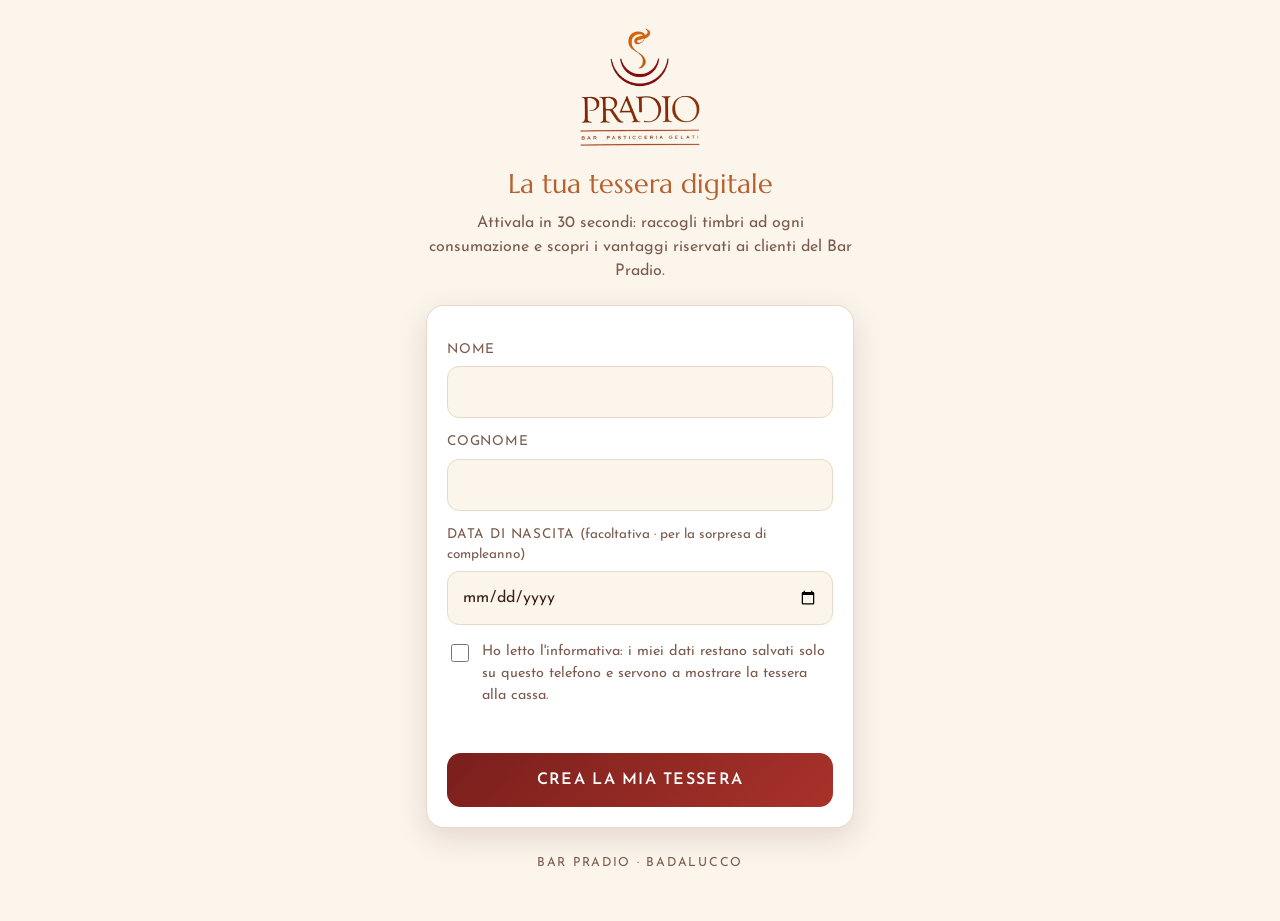
==== bar-pradio-tessera/index.html @ d5746cbe "Aggiunge tessera fedeltà digitale per Bar Pradio Co-Authored-By: Claude Opus 5.5 <noreply@anthropic." ====
<!doctype html>
<html lang="it">
<head>
<meta charset="utf-8">
<meta name="viewport" content="width=device-width, initial-scale=1, viewport-fit=cover">
<title>Tessera Bar Pradio</title>
<meta name="description" content="La tessera fedeltà digitale del Bar Pradio di Badalucco: bar, pasticceria, gelati.">
<meta name="theme-color" content="#7a1f1c">
<link rel="manifest" href="manifest.webmanifest">
<link rel="icon" type="image/png" href="icons/icon-192.png">
<link rel="apple-touch-icon" href="icons/apple-touch-icon.png">
<meta name="apple-mobile-web-app-capable" content="yes">
<meta name="apple-mobile-web-app-status-bar-style" content="default">
<meta name="apple-mobile-web-app-title" content="Bar Pradio">
<link rel="preconnect" href="https://fonts.googleapis.com">
<link rel="preconnect" href="https://fonts.gstatic.com" crossorigin>
<link href="https://fonts.googleapis.com/css2?family=Marcellus&family=Josefin+Sans:wght@300;400;600&display=swap" rel="stylesheet">
<style>
  :root {
    --bg: #fbf5ec;
    --surface: #ffffff;
    --ink: #3b2219;
    --ink-soft: #7a5b4d;
    --line: #e8d9c6;
    --brand: #7a1f1c;      /* rosso scuro degli archi */
    --brand-2: #a8322a;
    --accent: #e8892b;     /* arancio del vapore */
    --accent-soft: #fbe3c8;
    --gold: #b5622f;       /* marrone/rame della scritta */
    --shadow: 0 10px 30px rgba(90, 30, 20, .14);
  }
  @media (prefers-color-scheme: dark) {
    :root:not([data-theme="light"]) {
      --bg: #1c1310;
      --surface: #281b16;
      --ink: #f6e9dc;
      --ink-soft: #c9ab98;
      --line: #3e2b23;
      --accent-soft: #4a2e1a;
      --shadow: 0 10px 30px rgba(0, 0, 0, .45);
    }
  }
  :root[data-theme="dark"] {
    --bg: #1c1310; --surface: #281b16; --ink: #f6e9dc; --ink-soft: #c9ab98;
    --line: #3e2b23; --accent-soft: #4a2e1a; --shadow: 0 10px 30px rgba(0,0,0,.45);
  }

  * { box-sizing: border-box; }
  html, body { margin: 0; }
  body {
    background: var(--bg);
    color: var(--ink);
    font-family: "Josefin Sans", system-ui, sans-serif;
    font-size: 16px;
    line-height: 1.5;
    -webkit-font-smoothing: antialiased;
    padding: env(safe-area-inset-top) 0 env(safe-area-inset-bottom);
  }
  .wrap { max-width: 460px; margin: 0 auto; padding: 20px 16px 48px; }

  header.top { text-align: center; padding: 8px 0 18px; }
  header.top img { width: 120px; height: auto; display: block; margin: 0 auto; }
  @media (prefers-color-scheme: dark) {
    :root:not([data-theme="light"]) header.top img { background: #fbf5ec; border-radius: 18px; padding: 10px; }
  }
  :root[data-theme="dark"] header.top img { background: #fbf5ec; border-radius: 18px; padding: 10px; }

  h1, h2, .serif { font-family: "Marcellus", Georgia, serif; font-weight: 400; }
  h1 { font-size: 1.7rem; margin: 0 0 6px; color: var(--gold); text-align: center; }
  h2 { font-size: 1.25rem; margin: 0 0 12px; color: var(--gold); }
  .lead { text-align: center; color: var(--ink-soft); margin: 0 0 22px; }

  .panel {
    background: var(--surface);
    border: 1px solid var(--line);
    border-radius: 18px;
    padding: 20px;
    margin-top: 18px;
    box-shadow: var(--shadow);
  }

  /* ---------- Form ---------- */
  label { display: block; font-size: .85rem; letter-spacing: .06em; text-transform: uppercase; color: var(--ink-soft); margin: 14px 0 6px; }
  input[type=text], input[type=tel], input[type=password], input[type=date] {
    width: 100%; font: inherit; font-size: 1rem; color: var(--ink);
    background: var(--bg); border: 1px solid var(--line); border-radius: 12px;
    padding: 13px 14px; outline: none;
  }
  input:focus { border-color: var(--accent); box-shadow: 0 0 0 3px color-mix(in srgb, var(--accent) 25%, transparent); }
  .check { display: flex; gap: 10px; align-items: flex-start; margin-top: 16px; font-size: .9rem; color: var(--ink-soft); text-transform: none; letter-spacing: 0; }
  .check input { margin-top: 3px; accent-color: var(--brand); width: 18px; height: 18px; flex: none; }

  .btn {
    display: inline-flex; align-items: center; justify-content: center; gap: 8px;
    width: 100%; font: inherit; font-weight: 600; font-size: 1rem; letter-spacing: .08em; text-transform: uppercase;
    border: 0; border-radius: 14px; padding: 15px 18px; cursor: pointer;
    background: linear-gradient(135deg, var(--brand), var(--brand-2)); color: #fff;
    margin-top: 20px; transition: transform .1s ease, opacity .2s;
  }
  .btn:active { transform: scale(.98); }
  .btn.ghost { background: transparent; color: var(--brand-2); border: 1px solid var(--line); }
  .btn.accent { background: linear-gradient(135deg, var(--accent), #d36a1c); }
  .btn.small { width: auto; padding: 10px 14px; font-size: .8rem; margin: 0; }
  .err { color: #c0392b; font-size: .9rem; margin-top: 10px; min-height: 1.2em; }

  /* ---------- Tessera ---------- */
  .card {
    position: relative; overflow: hidden;
    aspect-ratio: 1.586 / 1;
    border-radius: 20px; padding: 20px 22px;
    color: #fff;
    background:
      radial-gradient(120% 90% at 100% 0%, rgba(232,137,43,.55) 0%, rgba(232,137,43,0) 55%),
      linear-gradient(140deg, #5e1513 0%, #7a1f1c 45%, #a8322a 100%);
    box-shadow: 0 18px 40px rgba(94, 21, 19, .38);
    display: flex; flex-direction: column; justify-content: space-between;
  }
  .card::before, .card::after {         /* archi che richiamano la tazzina del logo */
    content: ""; position: absolute; border-radius: 50%;
    border: 2px solid rgba(255,255,255,.12); border-top-color: transparent;
    left: 50%; transform: translateX(-50%);
  }
  .card::before { width: 140%; aspect-ratio: 1; bottom: -112%; }
  .card::after  { width: 110%; aspect-ratio: 1; bottom: -92%; border-color: rgba(232,137,43,.28); border-top-color: transparent; }
  .card .row { display: flex; justify-content: space-between; align-items: flex-start; position: relative; z-index: 1; }
  .card .brand { font-family: "Marcellus", serif; font-size: 1.7rem; letter-spacing: .08em; line-height: 1; }
  .card .brand small { display: block; font-family: "Josefin Sans", sans-serif; font-size: .56rem; letter-spacing: .18em; margin-top: 6px; opacity: .85; white-space: nowrap; }
  .card .tag { font-size: .62rem; letter-spacing: .22em; text-transform: uppercase; background: rgba(255,255,255,.14); padding: 5px 9px; border-radius: 999px; white-space: nowrap; }
  .card .name { font-family: "Marcellus", serif; font-size: 1.35rem; letter-spacing: .04em; line-height: 1.15; word-break: break-word; }
  .card .meta { display: flex; justify-content: space-between; align-items: flex-end; gap: 12px; position: relative; z-index: 1; }
  .card .meta span { display: block; font-size: .58rem; letter-spacing: .2em; text-transform: uppercase; opacity: .7; }
  .card .meta b { font-weight: 600; font-size: .95rem; letter-spacing: .1em; font-variant-numeric: tabular-nums; }
  .card .steam { position: absolute; right: 18px; bottom: 50%; width: 46px; opacity: .22; z-index: 0; }

  .qr-box { text-align: center; }
  .qr {
    display: inline-block; background: #fff; padding: 14px; border-radius: 16px;
    border: 1px solid var(--line); line-height: 0;
  }
  .qr svg { width: 210px; height: 210px; display: block; }
  .qr-hint { color: var(--ink-soft); font-size: .9rem; margin: 12px 0 0; }
  .code-txt { font-weight: 600; letter-spacing: .18em; font-size: 1.05rem; margin-top: 4px; color: var(--ink); }

  /* ---------- Timbri ---------- */
  .stamps { display: grid; grid-template-columns: repeat(5, 1fr); gap: 10px; margin: 6px 0 4px; }
  .stamp {
    aspect-ratio: 1; border-radius: 50%;
    border: 2px dashed var(--line); display: grid; place-items: center;
    color: var(--line); transition: all .25s ease;
  }
  .stamp svg { width: 58%; height: 58%; }
  .stamp.on { border: 2px solid var(--brand-2); background: var(--accent-soft); color: var(--brand-2); }
  .stamp.on.pop { animation: pop .45s ease; }
  .stamp.gift { border-style: solid; border-color: var(--accent); color: var(--accent); }
  @keyframes pop { 0% { transform: scale(.4); } 70% { transform: scale(1.15); } 100% { transform: scale(1); } }
  .stamp-head { display: flex; justify-content: space-between; align-items: baseline; gap: 10px; }
  .stamp-count { font-weight: 600; color: var(--brand-2); white-space: nowrap; }
  .reward {
    display: none; margin-top: 14px; padding: 14px; border-radius: 14px; text-align: center;
    background: var(--accent-soft); color: var(--ink); border: 1px solid var(--accent);
  }
  .reward.show { display: block; }
  .reward strong { font-family: "Marcellus", serif; font-weight: 400; font-size: 1.2rem; color: var(--brand-2); display: block; }
  .muted { color: var(--ink-soft); font-size: .9rem; }

  /* ---------- Vantaggi ---------- */
  ul.perks { list-style: none; padding: 0; margin: 0; }
  ul.perks li { display: flex; gap: 12px; padding: 12px 0; border-top: 1px solid var(--line); }
  ul.perks li:first-child { border-top: 0; padding-top: 0; }
  ul.perks .ico { flex: none; width: 36px; height: 36px; border-radius: 10px; background: var(--accent-soft); display: grid; place-items: center; font-size: 1.1rem; }
  ul.perks b { display: block; font-weight: 600; }
  ul.perks small { color: var(--ink-soft); font-size: .88rem; }

  .info a { color: var(--brand-2); text-decoration: none; font-weight: 600; }
  .info p { margin: 6px 0; }

  .install ol { margin: 8px 0 0; padding-left: 20px; color: var(--ink-soft); }
  .install li { margin: 4px 0; }

  .footer-actions { display: flex; gap: 10px; justify-content: center; flex-wrap: wrap; margin-top: 24px; }
  .link-btn { background: none; border: 0; font: inherit; color: var(--ink-soft); text-decoration: underline; cursor: pointer; font-size: .88rem; padding: 6px; }
  footer.copy { text-align: center; color: var(--ink-soft); font-size: .78rem; letter-spacing: .14em; text-transform: uppercase; margin-top: 26px; }

  /* ---------- Modale staff ---------- */
  .modal { position: fixed; inset: 0; background: rgba(30, 10, 8, .55); display: none; align-items: flex-end; justify-content: center; z-index: 50; padding: 16px; }
  .modal.open { display: flex; }
  .sheet { background: var(--surface); width: 100%; max-width: 460px; border-radius: 20px; padding: 22px 20px 20px; box-shadow: var(--shadow); animation: up .25s ease; }
  @keyframes up { from { transform: translateY(30px); opacity: 0; } to { transform: none; opacity: 1; } }
  .sheet .actions { display: flex; gap: 10px; margin-top: 16px; }
  .sheet .actions .btn { margin: 0; }
  .pin { text-align: center; letter-spacing: .6em; font-size: 1.4rem !important; }

  .toast { position: fixed; left: 50%; bottom: calc(24px + env(safe-area-inset-bottom)); transform: translate(-50%, 30px); opacity: 0; background: var(--ink); color: var(--bg); padding: 12px 18px; border-radius: 999px; font-size: .92rem; transition: all .3s ease; z-index: 60; max-width: calc(100% - 32px); text-align: center; }
  .toast.show { opacity: 1; transform: translate(-50%, 0); }

  [hidden] { display: none !important; }
</style>
</head>
<body>
<div class="wrap">
  <header class="top">
    <img src="logo.png" alt="Pradio – Bar, Pasticceria, Gelati" width="410" height="403">
  </header>

  <!-- ================= REGISTRAZIONE ================= -->
  <section id="view-signup" hidden>
    <h1>La tua tessera digitale</h1>
    <p class="lead">Attivala in 30 secondi: raccogli timbri ad ogni consumazione e scopri i vantaggi riservati ai clienti del Bar Pradio.</p>
    <form class="panel" id="signup-form" novalidate>
      <label for="f-nome">Nome</label>
      <input type="text" id="f-nome" autocomplete="given-name" required>
      <label for="f-cognome">Cognome</label>
      <input type="text" id="f-cognome" autocomplete="family-name" required>
      <label for="f-nascita">Data di nascita <span style="text-transform:none;letter-spacing:0">(facoltativa · per la sorpresa di compleanno)</span></label>
      <input type="date" id="f-nascita" autocomplete="bday">
      <label class="check">
        <input type="checkbox" id="f-privacy" required>
        <span>Ho letto l'informativa: i miei dati restano salvati solo su questo telefono e servono a mostrare la tessera alla cassa.</span>
      </label>
      <div class="err" id="signup-err" role="alert"></div>
      <button class="btn" type="submit">Crea la mia tessera</button>
    </form>
  </section>

  <!-- ================= TESSERA ================= -->
  <section id="view-card" hidden>
    <div class="card" id="card" aria-label="Tessera fedeltà">
      <div class="row">
        <div class="brand">PRADIO<small>BAR · PASTICCERIA · GELATI</small></div>
        <div class="tag" id="card-season">Tessera</div>
      </div>
      <svg class="steam" viewBox="0 0 40 60" fill="none" stroke="#fff" stroke-width="4" stroke-linecap="round" aria-hidden="true">
        <path d="M20 58 C 6 46, 34 38, 18 26 C 6 16, 26 6, 32 4"/>
      </svg>
      <div class="meta">
        <div>
          <span>Titolare</span>
          <div class="name" id="card-name"></div>
        </div>
      </div>
      <div class="meta">
        <div><span>N° tessera</span><b id="card-num"></b></div>
        <div style="text-align:right"><span>Cliente dal</span><b id="card-since"></b></div>
      </div>
    </div>

    <div class="panel qr-box">
      <div class="qr" id="qr"></div>
      <p class="qr-hint">Mostra questo codice alla cassa</p>
      <div class="code-txt" id="qr-code-txt"></div>
    </div>

    <div class="panel">
      <div class="stamp-head">
        <h2>Raccolta timbri</h2>
        <span class="stamp-count" id="stamp-count"></span>
      </div>
      <p class="muted" id="stamp-rule" style="margin-top:-6px"></p>
      <div class="stamps" id="stamps"></div>
      <div class="reward" id="reward">
        <strong>Hai completato la tessera!</strong>
        <span id="reward-txt"></span>
      </div>
      <button class="btn ghost" id="btn-staff" type="button">Area staff · aggiungi timbro</button>
      <p class="muted" style="text-align:center;margin:10px 0 0" id="redeemed-info"></p>
    </div>

    <div class="panel">
      <h2>I tuoi vantaggi</h2>
      <ul class="perks" id="perks"></ul>
    </div>

    <div class="panel info" id="info-panel">
      <h2>Dove trovarci</h2>
      <div id="info"></div>
    </div>

    <div class="panel install" id="install-panel">
      <h2>Tienila sempre a portata di mano</h2>
      <p class="muted" style="margin:0">Aggiungi la tessera alla schermata Home: si apre come un'app, anche senza connessione.</p>
      <button class="btn accent" id="btn-install" type="button" hidden>Aggiungi alla Home</button>
      <div id="install-ios" hidden>
        <ol>
          <li>Tocca il pulsante <b>Condividi</b> di Safari (il quadrato con la freccia).</li>
          <li>Scegli <b>Aggiungi alla schermata Home</b>.</li>
          <li>Conferma con <b>Aggiungi</b>.</li>
        </ol>
      </div>
      <div id="install-other">
        <ol>
          <li>Apri il menu del browser (⋮ in alto a destra).</li>
          <li>Scegli <b>Aggiungi a schermata Home</b> o <b>Installa app</b>.</li>
        </ol>
      </div>
    </div>

    <div class="footer-actions">
      <button class="link-btn" id="btn-edit" type="button">Modifica nome</button>
      <button class="link-btn" id="btn-delete" type="button">Elimina tessera</button>
    </div>
  </section>

  <footer class="copy">Bar Pradio · Badalucco</footer>
</div>

<!-- Modale area staff -->
<div class="modal" id="modal" role="dialog" aria-modal="true" aria-labelledby="modal-title">
  <div class="sheet">
    <h2 id="modal-title">Area staff</h2>
    <p class="muted" id="modal-txt" style="margin:0">Inserisci il PIN del bar per confermare.</p>
    <input type="password" inputmode="numeric" class="pin" id="pin" maxlength="8" autocomplete="off" aria-label="PIN staff" style="margin-top:14px">
    <div class="err" id="pin-err" role="alert"></div>
    <div class="actions">
      <button class="btn ghost" type="button" id="modal-cancel">Annulla</button>
      <button class="btn" type="button" id="modal-ok">Conferma</button>
    </div>
  </div>
</div>

<div class="toast" id="toast" role="status" aria-live="polite"></div>

<script src="qrcode.js"></script>
<script>
/* =====================================================================
   CONFIGURAZIONE – modifica qui i dati del bar
   ===================================================================== */
const CONFIG = {
  stagione: "2025/26",                 // etichetta in alto a destra sulla tessera
  timbriPerPremio: 10,                 // quanti timbri servono per il premio
  premio: "Il prossimo caffè (o cappuccino) te lo offriamo noi!",
  regola: "Un timbro ogni colazione o consumazione al bancone.",
  pinStaff: "2024",                    // ⚠️ CAMBIARE prima di pubblicare
  indirizzo: "Badalucco (IM)",
  mappa: "https://maps.google.com/?q=Bar+Pradio+Badalucco",
  telefono: "",                        // es. "+39 0184 000000"
  instagram: "",                       // es. "barpradio"
  orari: "",                           // es. "Tutti i giorni 6:30 – 20:00 · Chiuso il mercoledì"
  vantaggi: [
    { ico: "☕", titolo: "Caffè omaggio", testo: "Completa la raccolta timbri e il prossimo è offerto da noi." },
    { ico: "🎂", titolo: "Sorpresa di compleanno", testo: "Nel giorno del tuo compleanno una pasta o un gelato in omaggio." },
    { ico: "🍰", titolo: "-10% su torte su ordinazione", testo: "Per i titolari della tessera, su tutte le torte della nostra pasticceria." },
    { ico: "🍨", titolo: "Gusti in anteprima", testo: "Assaggia per primo i nuovi gusti di gelato della stagione." }
  ]
};

/* ===================================================================== */
const KEY = "pradio-tessera-v1";
const $ = (id) => document.getElementById(id);

function load() {
  try { return JSON.parse(localStorage.getItem(KEY)) || null; } catch (e) { return null; }
}
function save(d) {
  try { localStorage.setItem(KEY, JSON.stringify(d)); return true; } catch (e) { return false; }
}
function clear() { try { localStorage.removeItem(KEY); } catch (e) {} }

let data = load();

function newCardNumber() {
  const a = new Uint32Array(2);
  (window.crypto || window.msCrypto).getRandomValues(a);
  const n = String(a[0] % 100000000).padStart(8, "0");
  return "PRD-" + n.slice(0, 4) + "-" + n.slice(4);
}
function fmtDate(iso) {
  try { return new Date(iso).toLocaleDateString("it-IT", { month: "2-digit", year: "numeric" }); }
  catch (e) { return ""; }
}
function esc(s) { return String(s).replace(/[&<>"']/g, c => ({ "&":"&amp;","<":"&lt;",">":"&gt;",'"':"&quot;","'":"&#39;" }[c])); }

function toast(msg) {
  const t = $("toast"); t.textContent = msg; t.classList.add("show");
  clearTimeout(toast._t); toast._t = setTimeout(() => t.classList.remove("show"), 2600);
}

/* ---------- Viste ---------- */
function show() {
  $("view-signup").hidden = !!data;
  $("view-card").hidden = !data;
  if (data) renderCard();
}

function renderCard() {
  $("card-season").textContent = "Tessera " + CONFIG.stagione;
  $("card-name").textContent = (data.nome + " " + data.cognome).toUpperCase();
  $("card-num").textContent = data.numero;
  $("card-since").textContent = fmtDate(data.creata);
  $("qr-code-txt").textContent = data.numero;

  // QR code: contiene numero tessera + nome, leggibile da qualsiasi lettore
  try {
    const qr = qrcode(0, "M");
    qr.addData("PRADIO|" + data.numero + "|" + data.nome + " " + data.cognome);
    qr.make();
    $("qr").innerHTML = qr.createSvgTag({ cellSize: 6, margin: 0, scalable: true });
  } catch (e) { $("qr").textContent = data.numero; }

  renderStamps();
  renderPerks();
  renderInfo();
}

const CUP = '<svg viewBox="0 0 24 24" fill="none" stroke="currentColor" stroke-width="1.8" stroke-linecap="round" stroke-linejoin="round"><path d="M4 9h12v5a5 5 0 0 1-5 5H9a5 5 0 0 1-5-5V9z"/><path d="M16 11h1.5a2.5 2.5 0 0 1 0 5H16"/><path d="M9 3c-1 1 1 2 0 3.5M12.5 3c-1 1 1 2 0 3.5"/></svg>';
const GIFT = '<svg viewBox="0 0 24 24" fill="none" stroke="currentColor" stroke-width="1.8" stroke-linecap="round" stroke-linejoin="round"><rect x="3" y="9" width="18" height="12" rx="1.5"/><path d="M3 13h18M12 9v12"/><path d="M12 9C9 9 7 7.5 8 5.5S12 6 12 9zM12 9c3 0 5-1.5 4-3.5S12 6 12 9z"/></svg>';

function renderStamps(popIndex) {
  const n = CONFIG.timbriPerPremio, have = Math.min(data.timbri || 0, n);
  $("stamp-rule").textContent = CONFIG.regola;
  $("stamp-count").textContent = have + " / " + n;
  let html = "";
  for (let i = 0; i < n; i++) {
    const last = i === n - 1;
    const on = i < have;
    html += '<div class="stamp' + (on ? " on" : "") + (last && !on ? " gift" : "") + (i === popIndex ? " pop" : "") + '">' + (last ? GIFT : CUP) + "</div>";
  }
  $("stamps").innerHTML = html;
  const full = have >= n;
  $("reward").classList.toggle("show", full);
  $("reward-txt").textContent = CONFIG.premio;
  $("btn-staff").textContent = full ? "Area staff · riscatta premio" : "Area staff · aggiungi timbro";
  $("redeemed-info").textContent = data.premiRiscattati ? "Premi già riscattati: " + data.premiRiscattati : "";
}

function renderPerks() {
  $("perks").innerHTML = CONFIG.vantaggi.map(v =>
    '<li><div class="ico" aria-hidden="true">' + v.ico + '</div><div><b>' + esc(v.titolo) + '</b><small>' + esc(v.testo) + '</small></div></li>'
  ).join("");
}

function renderInfo() {
  const rows = [];
  if (CONFIG.indirizzo) rows.push('<p>📍 ' + (CONFIG.mappa ? '<a href="' + esc(CONFIG.mappa) + '" target="_blank" rel="noopener">' + esc(CONFIG.indirizzo) + '</a>' : esc(CONFIG.indirizzo)) + '</p>');
  if (CONFIG.orari) rows.push('<p>🕒 ' + esc(CONFIG.orari) + '</p>');
  if (CONFIG.telefono) rows.push('<p>📞 <a href="tel:' + esc(CONFIG.telefono.replace(/\s/g, "")) + '">' + esc(CONFIG.telefono) + '</a></p>');
  if (CONFIG.instagram) rows.push('<p>📷 <a href="https://instagram.com/' + esc(CONFIG.instagram) + '" target="_blank" rel="noopener">@' + esc(CONFIG.instagram) + '</a></p>');
  $("info").innerHTML = rows.join("");
  $("info-panel").hidden = rows.length === 0;
}

/* ---------- Registrazione ---------- */
$("signup-form").addEventListener("submit", (e) => {
  e.preventDefault();
  const nome = $("f-nome").value.trim(), cognome = $("f-cognome").value.trim();
  if (!nome || !cognome) { $("signup-err").textContent = "Inserisci nome e cognome."; return; }
  if (!$("f-privacy").checked) { $("signup-err").textContent = "Per continuare accetta l'informativa."; return; }
  data = {
    nome, cognome,
    nascita: $("f-nascita").value || "",
    numero: newCardNumber(),
    creata: new Date().toISOString(),
    timbri: 0,
    premiRiscattati: 0
  };
  if (!save(data)) toast("Attenzione: il browser non permette di salvare la tessera.");
  show();
  window.scrollTo({ top: 0, behavior: "smooth" });
  toast("Benvenuto, " + nome + "! La tua tessera è attiva ☕");
});

/* ---------- Area staff (PIN) ---------- */
let pendingAction = null;
function openModal(text, action) {
  pendingAction = action;
  $("modal-txt").textContent = text;
  $("pin").value = ""; $("pin-err").textContent = "";
  $("modal").classList.add("open");
  setTimeout(() => $("pin").focus(), 50);
}
function closeModal() { $("modal").classList.remove("open"); pendingAction = null; }
$("modal-cancel").addEventListener("click", closeModal);
$("modal").addEventListener("click", (e) => { if (e.target.id === "modal") closeModal(); });
$("pin").addEventListener("keydown", (e) => { if (e.key === "Enter") $("modal-ok").click(); });
$("modal-ok").addEventListener("click", () => {
  if ($("pin").value !== CONFIG.pinStaff) { $("pin-err").textContent = "PIN non corretto."; $("pin").value = ""; return; }
  const act = pendingAction; closeModal(); if (act) act();
});

$("btn-staff").addEventListener("click", () => {
  const n = CONFIG.timbriPerPremio;
  if ((data.timbri || 0) >= n) {
    openModal("Conferma la consegna del premio: la raccolta timbri ripartirà da zero.", () => {
      data.timbri = 0; data.premiRiscattati = (data.premiRiscattati || 0) + 1; save(data);
      renderStamps(); toast("Premio riscattato! Grazie 🧡");
    });
  } else {
    openModal("Aggiungi un timbro alla tessera di " + data.nome + ".", () => {
      data.timbri = (data.timbri || 0) + 1; save(data);
      renderStamps(data.timbri - 1);
      toast(data.timbri >= n ? "Tessera completa! Premio sbloccato 🎁" : "Timbro aggiunto ☕");
    });
  }
});

/* ---------- Modifica / elimina ---------- */
$("btn-edit").addEventListener("click", () => {
  const nome = prompt("Nome", data.nome); if (nome === null) return;
  const cognome = prompt("Cognome", data.cognome); if (cognome === null) return;
  if (!nome.trim() || !cognome.trim()) return;
  data.nome = nome.trim(); data.cognome = cognome.trim(); save(data); renderCard(); toast("Dati aggiornati");
});
$("btn-delete").addEventListener("click", () => {
  if (!confirm("Eliminare la tessera da questo telefono? Timbri e numero tessera andranno persi.")) return;
  clear(); data = null; $("signup-form").reset(); show();
});

/* ---------- Installazione su Home ---------- */
const isIOS = /iphone|ipad|ipod/i.test(navigator.userAgent) || (navigator.platform === "MacIntel" && navigator.maxTouchPoints > 1);
const isStandalone = window.matchMedia("(display-mode: standalone)").matches || navigator.standalone === true;
if (isStandalone) { $("install-panel").hidden = true; }
else if (isIOS) { $("install-ios").hidden = false; $("install-other").hidden = true; }

let deferredPrompt = null;
window.addEventListener("beforeinstallprompt", (e) => {
  e.preventDefault(); deferredPrompt = e;
  $("btn-install").hidden = false; $("install-other").hidden = true;
});
$("btn-install").addEventListener("click", async () => {
  if (!deferredPrompt) return;
  deferredPrompt.prompt();
  try { await deferredPrompt.userChoice; } catch (e) {}
  deferredPrompt = null; $("btn-install").hidden = true;
});
window.addEventListener("appinstalled", () => { $("install-panel").hidden = true; toast("Tessera aggiunta alla Home!"); });

if ("serviceWorker" in navigator && location.protocol.startsWith("http")) {
  window.addEventListener("load", () => navigator.serviceWorker.register("sw.js").catch(() => {}));
}

show();
</script>
</body>
</html>
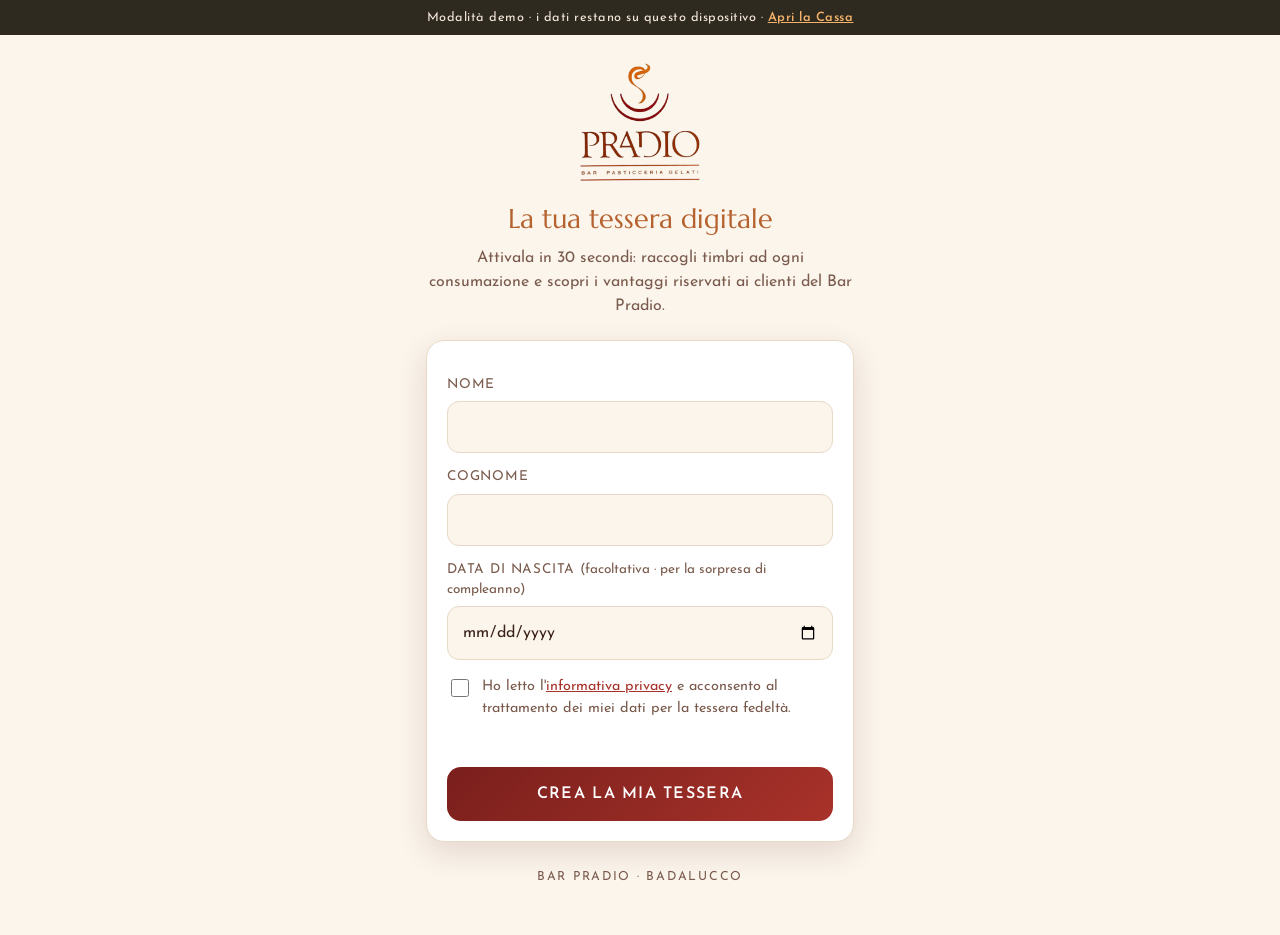
==== commit f1997a32: "Tessera Bar Pradio: database Supabase, pagina Cassa con scanner QR, privacy e guida Co-Authored-By: " ====
--- a/bar-pradio-tessera/index.html
+++ b/bar-pradio-tessera/index.html
@@ -15,216 +15,41 @@
 <link rel="preconnect" href="https://fonts.googleapis.com">
 <link rel="preconnect" href="https://fonts.gstatic.com" crossorigin>
 <link href="https://fonts.googleapis.com/css2?family=Marcellus&family=Josefin+Sans:wght@300;400;600&display=swap" rel="stylesheet">
-<style>
-  :root {
-    --bg: #fbf5ec;
-    --surface: #ffffff;
-    --ink: #3b2219;
-    --ink-soft: #7a5b4d;
-    --line: #e8d9c6;
-    --brand: #7a1f1c;      /* rosso scuro degli archi */
-    --brand-2: #a8322a;
-    --accent: #e8892b;     /* arancio del vapore */
-    --accent-soft: #fbe3c8;
-    --gold: #b5622f;       /* marrone/rame della scritta */
-    --shadow: 0 10px 30px rgba(90, 30, 20, .14);
-  }
-  @media (prefers-color-scheme: dark) {
-    :root:not([data-theme="light"]) {
-      --bg: #1c1310;
-      --surface: #281b16;
-      --ink: #f6e9dc;
-      --ink-soft: #c9ab98;
-      --line: #3e2b23;
-      --accent-soft: #4a2e1a;
-      --shadow: 0 10px 30px rgba(0, 0, 0, .45);
-    }
-  }
-  :root[data-theme="dark"] {
-    --bg: #1c1310; --surface: #281b16; --ink: #f6e9dc; --ink-soft: #c9ab98;
-    --line: #3e2b23; --accent-soft: #4a2e1a; --shadow: 0 10px 30px rgba(0,0,0,.45);
-  }
-
-  * { box-sizing: border-box; }
-  html, body { margin: 0; }
-  body {
-    background: var(--bg);
-    color: var(--ink);
-    font-family: "Josefin Sans", system-ui, sans-serif;
-    font-size: 16px;
-    line-height: 1.5;
-    -webkit-font-smoothing: antialiased;
-    padding: env(safe-area-inset-top) 0 env(safe-area-inset-bottom);
-  }
-  .wrap { max-width: 460px; margin: 0 auto; padding: 20px 16px 48px; }
-
-  header.top { text-align: center; padding: 8px 0 18px; }
-  header.top img { width: 120px; height: auto; display: block; margin: 0 auto; }
-  @media (prefers-color-scheme: dark) {
-    :root:not([data-theme="light"]) header.top img { background: #fbf5ec; border-radius: 18px; padding: 10px; }
-  }
-  :root[data-theme="dark"] header.top img { background: #fbf5ec; border-radius: 18px; padding: 10px; }
-
-  h1, h2, .serif { font-family: "Marcellus", Georgia, serif; font-weight: 400; }
-  h1 { font-size: 1.7rem; margin: 0 0 6px; color: var(--gold); text-align: center; }
-  h2 { font-size: 1.25rem; margin: 0 0 12px; color: var(--gold); }
-  .lead { text-align: center; color: var(--ink-soft); margin: 0 0 22px; }
-
-  .panel {
-    background: var(--surface);
-    border: 1px solid var(--line);
-    border-radius: 18px;
-    padding: 20px;
-    margin-top: 18px;
-    box-shadow: var(--shadow);
-  }
-
-  /* ---------- Form ---------- */
-  label { display: block; font-size: .85rem; letter-spacing: .06em; text-transform: uppercase; color: var(--ink-soft); margin: 14px 0 6px; }
-  input[type=text], input[type=tel], input[type=password], input[type=date] {
-    width: 100%; font: inherit; font-size: 1rem; color: var(--ink);
-    background: var(--bg); border: 1px solid var(--line); border-radius: 12px;
-    padding: 13px 14px; outline: none;
-  }
-  input:focus { border-color: var(--accent); box-shadow: 0 0 0 3px color-mix(in srgb, var(--accent) 25%, transparent); }
-  .check { display: flex; gap: 10px; align-items: flex-start; margin-top: 16px; font-size: .9rem; color: var(--ink-soft); text-transform: none; letter-spacing: 0; }
-  .check input { margin-top: 3px; accent-color: var(--brand); width: 18px; height: 18px; flex: none; }
-
-  .btn {
-    display: inline-flex; align-items: center; justify-content: center; gap: 8px;
-    width: 100%; font: inherit; font-weight: 600; font-size: 1rem; letter-spacing: .08em; text-transform: uppercase;
-    border: 0; border-radius: 14px; padding: 15px 18px; cursor: pointer;
-    background: linear-gradient(135deg, var(--brand), var(--brand-2)); color: #fff;
-    margin-top: 20px; transition: transform .1s ease, opacity .2s;
-  }
-  .btn:active { transform: scale(.98); }
-  .btn.ghost { background: transparent; color: var(--brand-2); border: 1px solid var(--line); }
-  .btn.accent { background: linear-gradient(135deg, var(--accent), #d36a1c); }
-  .btn.small { width: auto; padding: 10px 14px; font-size: .8rem; margin: 0; }
-  .err { color: #c0392b; font-size: .9rem; margin-top: 10px; min-height: 1.2em; }
-
-  /* ---------- Tessera ---------- */
-  .card {
-    position: relative; overflow: hidden;
-    aspect-ratio: 1.586 / 1;
-    border-radius: 20px; padding: 20px 22px;
-    color: #fff;
-    background:
-      radial-gradient(120% 90% at 100% 0%, rgba(232,137,43,.55) 0%, rgba(232,137,43,0) 55%),
-      linear-gradient(140deg, #5e1513 0%, #7a1f1c 45%, #a8322a 100%);
-    box-shadow: 0 18px 40px rgba(94, 21, 19, .38);
-    display: flex; flex-direction: column; justify-content: space-between;
-  }
-  .card::before, .card::after {         /* archi che richiamano la tazzina del logo */
-    content: ""; position: absolute; border-radius: 50%;
-    border: 2px solid rgba(255,255,255,.12); border-top-color: transparent;
-    left: 50%; transform: translateX(-50%);
-  }
-  .card::before { width: 140%; aspect-ratio: 1; bottom: -112%; }
-  .card::after  { width: 110%; aspect-ratio: 1; bottom: -92%; border-color: rgba(232,137,43,.28); border-top-color: transparent; }
-  .card .row { display: flex; justify-content: space-between; align-items: flex-start; position: relative; z-index: 1; }
-  .card .brand { font-family: "Marcellus", serif; font-size: 1.7rem; letter-spacing: .08em; line-height: 1; }
-  .card .brand small { display: block; font-family: "Josefin Sans", sans-serif; font-size: .56rem; letter-spacing: .18em; margin-top: 6px; opacity: .85; white-space: nowrap; }
-  .card .tag { font-size: .62rem; letter-spacing: .22em; text-transform: uppercase; background: rgba(255,255,255,.14); padding: 5px 9px; border-radius: 999px; white-space: nowrap; }
-  .card .name { font-family: "Marcellus", serif; font-size: 1.35rem; letter-spacing: .04em; line-height: 1.15; word-break: break-word; }
-  .card .meta { display: flex; justify-content: space-between; align-items: flex-end; gap: 12px; position: relative; z-index: 1; }
-  .card .meta span { display: block; font-size: .58rem; letter-spacing: .2em; text-transform: uppercase; opacity: .7; }
-  .card .meta b { font-weight: 600; font-size: .95rem; letter-spacing: .1em; font-variant-numeric: tabular-nums; }
-  .card .steam { position: absolute; right: 18px; bottom: 50%; width: 46px; opacity: .22; z-index: 0; }
-
-  .qr-box { text-align: center; }
-  .qr {
-    display: inline-block; background: #fff; padding: 14px; border-radius: 16px;
-    border: 1px solid var(--line); line-height: 0;
-  }
-  .qr svg { width: 210px; height: 210px; display: block; }
-  .qr-hint { color: var(--ink-soft); font-size: .9rem; margin: 12px 0 0; }
-  .code-txt { font-weight: 600; letter-spacing: .18em; font-size: 1.05rem; margin-top: 4px; color: var(--ink); }
-
-  /* ---------- Timbri ---------- */
-  .stamps { display: grid; grid-template-columns: repeat(5, 1fr); gap: 10px; margin: 6px 0 4px; }
-  .stamp {
-    aspect-ratio: 1; border-radius: 50%;
-    border: 2px dashed var(--line); display: grid; place-items: center;
-    color: var(--line); transition: all .25s ease;
-  }
-  .stamp svg { width: 58%; height: 58%; }
-  .stamp.on { border: 2px solid var(--brand-2); background: var(--accent-soft); color: var(--brand-2); }
-  .stamp.on.pop { animation: pop .45s ease; }
-  .stamp.gift { border-style: solid; border-color: var(--accent); color: var(--accent); }
-  @keyframes pop { 0% { transform: scale(.4); } 70% { transform: scale(1.15); } 100% { transform: scale(1); } }
-  .stamp-head { display: flex; justify-content: space-between; align-items: baseline; gap: 10px; }
-  .stamp-count { font-weight: 600; color: var(--brand-2); white-space: nowrap; }
-  .reward {
-    display: none; margin-top: 14px; padding: 14px; border-radius: 14px; text-align: center;
-    background: var(--accent-soft); color: var(--ink); border: 1px solid var(--accent);
-  }
-  .reward.show { display: block; }
-  .reward strong { font-family: "Marcellus", serif; font-weight: 400; font-size: 1.2rem; color: var(--brand-2); display: block; }
-  .muted { color: var(--ink-soft); font-size: .9rem; }
-
-  /* ---------- Vantaggi ---------- */
-  ul.perks { list-style: none; padding: 0; margin: 0; }
-  ul.perks li { display: flex; gap: 12px; padding: 12px 0; border-top: 1px solid var(--line); }
-  ul.perks li:first-child { border-top: 0; padding-top: 0; }
-  ul.perks .ico { flex: none; width: 36px; height: 36px; border-radius: 10px; background: var(--accent-soft); display: grid; place-items: center; font-size: 1.1rem; }
-  ul.perks b { display: block; font-weight: 600; }
-  ul.perks small { color: var(--ink-soft); font-size: .88rem; }
-
-  .info a { color: var(--brand-2); text-decoration: none; font-weight: 600; }
-  .info p { margin: 6px 0; }
-
-  .install ol { margin: 8px 0 0; padding-left: 20px; color: var(--ink-soft); }
-  .install li { margin: 4px 0; }
-
-  .footer-actions { display: flex; gap: 10px; justify-content: center; flex-wrap: wrap; margin-top: 24px; }
-  .link-btn { background: none; border: 0; font: inherit; color: var(--ink-soft); text-decoration: underline; cursor: pointer; font-size: .88rem; padding: 6px; }
-  footer.copy { text-align: center; color: var(--ink-soft); font-size: .78rem; letter-spacing: .14em; text-transform: uppercase; margin-top: 26px; }
-
-  /* ---------- Modale staff ---------- */
-  .modal { position: fixed; inset: 0; background: rgba(30, 10, 8, .55); display: none; align-items: flex-end; justify-content: center; z-index: 50; padding: 16px; }
-  .modal.open { display: flex; }
-  .sheet { background: var(--surface); width: 100%; max-width: 460px; border-radius: 20px; padding: 22px 20px 20px; box-shadow: var(--shadow); animation: up .25s ease; }
-  @keyframes up { from { transform: translateY(30px); opacity: 0; } to { transform: none; opacity: 1; } }
-  .sheet .actions { display: flex; gap: 10px; margin-top: 16px; }
-  .sheet .actions .btn { margin: 0; }
-  .pin { text-align: center; letter-spacing: .6em; font-size: 1.4rem !important; }
-
-  .toast { position: fixed; left: 50%; bottom: calc(24px + env(safe-area-inset-bottom)); transform: translate(-50%, 30px); opacity: 0; background: var(--ink); color: var(--bg); padding: 12px 18px; border-radius: 999px; font-size: .92rem; transition: all .3s ease; z-index: 60; max-width: calc(100% - 32px); text-align: center; }
-  .toast.show { opacity: 1; transform: translate(-50%, 0); }
-
-  [hidden] { display: none !important; }
-</style>
+<link rel="stylesheet" href="style.css">
 </head>
 <body>
+<div class="demo-bar" id="demo-bar" hidden>Modalità demo · i dati restano su questo dispositivo · <a href="cassa.html">Apri la Cassa</a></div>
 <div class="wrap">
   <header class="top">
     <img src="logo.png" alt="Pradio – Bar, Pasticceria, Gelati" width="410" height="403">
   </header>
 
+  <div class="spinner" id="loading" aria-label="Caricamento"></div>
+
   <!-- ================= REGISTRAZIONE ================= -->
   <section id="view-signup" hidden>
     <h1>La tua tessera digitale</h1>
     <p class="lead">Attivala in 30 secondi: raccogli timbri ad ogni consumazione e scopri i vantaggi riservati ai clienti del Bar Pradio.</p>
+    <div class="banner" id="signup-msg" hidden></div>
     <form class="panel" id="signup-form" novalidate>
       <label for="f-nome">Nome</label>
-      <input type="text" id="f-nome" autocomplete="given-name" required>
+      <input type="text" id="f-nome" autocomplete="given-name" maxlength="60" required>
       <label for="f-cognome">Cognome</label>
-      <input type="text" id="f-cognome" autocomplete="family-name" required>
+      <input type="text" id="f-cognome" autocomplete="family-name" maxlength="60" required>
       <label for="f-nascita">Data di nascita <span style="text-transform:none;letter-spacing:0">(facoltativa · per la sorpresa di compleanno)</span></label>
       <input type="date" id="f-nascita" autocomplete="bday">
       <label class="check">
         <input type="checkbox" id="f-privacy" required>
-        <span>Ho letto l'informativa: i miei dati restano salvati solo su questo telefono e servono a mostrare la tessera alla cassa.</span>
+        <span>Ho letto l'<a href="privacy.html" class="privacy-link" target="_blank">informativa privacy</a> e acconsento al trattamento dei miei dati per la tessera fedeltà.</span>
       </label>
       <div class="err" id="signup-err" role="alert"></div>
-      <button class="btn" type="submit">Crea la mia tessera</button>
+      <button class="btn" type="submit" id="btn-signup">Crea la mia tessera</button>
     </form>
   </section>
 
   <!-- ================= TESSERA ================= -->
   <section id="view-card" hidden>
-    <div class="card" id="card" aria-label="Tessera fedeltà">
+    <div class="card" aria-label="Tessera fedeltà">
       <div class="row">
         <div class="brand">PRADIO<small>BAR · PASTICCERIA · GELATI</small></div>
         <div class="tag" id="card-season">Tessera</div>
@@ -233,16 +58,15 @@
         <path d="M20 58 C 6 46, 34 38, 18 26 C 6 16, 26 6, 32 4"/>
       </svg>
       <div class="meta">
-        <div>
-          <span>Titolare</span>
-          <div class="name" id="card-name"></div>
-        </div>
+        <div><span>Titolare</span><div class="name" id="card-name"></div></div>
       </div>
       <div class="meta">
         <div><span>N° tessera</span><b id="card-num"></b></div>
         <div style="text-align:right"><span>Cliente dal</span><b id="card-since"></b></div>
       </div>
     </div>
+
+    <div class="banner" id="bday" hidden><strong>Buon compleanno! 🎂</strong>Passa al bar: oggi c'è una sorpresa per te.</div>
 
     <div class="panel qr-box">
       <div class="qr" id="qr"></div>
@@ -259,10 +83,12 @@
       <div class="stamps" id="stamps"></div>
       <div class="reward" id="reward">
         <strong>Hai completato la tessera!</strong>
-        <span id="reward-txt"></span>
-      </div>
-      <button class="btn ghost" id="btn-staff" type="button">Area staff · aggiungi timbro</button>
-      <p class="muted" style="text-align:center;margin:10px 0 0" id="redeemed-info"></p>
+        <span id="reward-txt"></span><br>
+        <span class="muted">Mostra il QR alla cassa per ritirare il premio.</span>
+      </div>
+      <p class="muted" style="text-align:center;margin:14px 0 0" id="stamp-hint">Fai inquadrare il QR alla cassa: il timbro comparirà qui in automatico.</p>
+      <p class="muted" style="text-align:center;margin:6px 0 0" id="redeemed-info"></p>
+      <div class="status" id="status"></div>
     </div>
 
     <div class="panel">
@@ -277,7 +103,7 @@
 
     <div class="panel install" id="install-panel">
       <h2>Tienila sempre a portata di mano</h2>
-      <p class="muted" style="margin:0">Aggiungi la tessera alla schermata Home: si apre come un'app, anche senza connessione.</p>
+      <p class="muted" style="margin:0">Aggiungi la tessera alla schermata Home: si apre come un'app.</p>
       <button class="btn accent" id="btn-install" type="button" hidden>Aggiungi alla Home</button>
       <div id="install-ios" hidden>
         <ol>
@@ -296,6 +122,7 @@
 
     <div class="footer-actions">
       <button class="link-btn" id="btn-edit" type="button">Modifica nome</button>
+      <a class="link-btn" href="privacy.html">Privacy</a>
       <button class="link-btn" id="btn-delete" type="button">Elimina tessera</button>
     </div>
   </section>
@@ -303,213 +130,195 @@
   <footer class="copy">Bar Pradio · Badalucco</footer>
 </div>
 
-<!-- Modale area staff -->
-<div class="modal" id="modal" role="dialog" aria-modal="true" aria-labelledby="modal-title">
-  <div class="sheet">
-    <h2 id="modal-title">Area staff</h2>
-    <p class="muted" id="modal-txt" style="margin:0">Inserisci il PIN del bar per confermare.</p>
-    <input type="password" inputmode="numeric" class="pin" id="pin" maxlength="8" autocomplete="off" aria-label="PIN staff" style="margin-top:14px">
-    <div class="err" id="pin-err" role="alert"></div>
-    <div class="actions">
-      <button class="btn ghost" type="button" id="modal-cancel">Annulla</button>
-      <button class="btn" type="button" id="modal-ok">Conferma</button>
-    </div>
-  </div>
-</div>
-
 <div class="toast" id="toast" role="status" aria-live="polite"></div>
 
-<script src="qrcode.js"></script>
+<script src="config.js"></script>
+<script src="vendor/supabase.js"></script>
+<script src="vendor/qrcode.js"></script>
+<script src="api.js"></script>
 <script>
-/* =====================================================================
-   CONFIGURAZIONE – modifica qui i dati del bar
-   ===================================================================== */
-const CONFIG = {
-  stagione: "2025/26",                 // etichetta in alto a destra sulla tessera
-  timbriPerPremio: 10,                 // quanti timbri servono per il premio
-  premio: "Il prossimo caffè (o cappuccino) te lo offriamo noi!",
-  regola: "Un timbro ogni colazione o consumazione al bancone.",
-  pinStaff: "2024",                    // ⚠️ CAMBIARE prima di pubblicare
-  indirizzo: "Badalucco (IM)",
-  mappa: "https://maps.google.com/?q=Bar+Pradio+Badalucco",
-  telefono: "",                        // es. "+39 0184 000000"
-  instagram: "",                       // es. "barpradio"
-  orari: "",                           // es. "Tutti i giorni 6:30 – 20:00 · Chiuso il mercoledì"
-  vantaggi: [
-    { ico: "☕", titolo: "Caffè omaggio", testo: "Completa la raccolta timbri e il prossimo è offerto da noi." },
-    { ico: "🎂", titolo: "Sorpresa di compleanno", testo: "Nel giorno del tuo compleanno una pasta o un gelato in omaggio." },
-    { ico: "🍰", titolo: "-10% su torte su ordinazione", testo: "Per i titolari della tessera, su tutte le torte della nostra pasticceria." },
-    { ico: "🍨", titolo: "Gusti in anteprima", testo: "Assaggia per primo i nuovi gusti di gelato della stagione." }
-  ]
+const CFG = window.PRADIO_CONFIG;
+const API = PradioAPI.crea({ staff: false });
+const TKEY = "pradio-tessera-token", CKEY = "pradio-tessera-cache";
+const $ = (id) => document.getElementById(id);
+const ls = {
+  get(k) { try { return localStorage.getItem(k); } catch (e) { return null; } },
+  set(k, v) { try { localStorage.setItem(k, v); return true; } catch (e) { return false; } },
+  del(k) { try { localStorage.removeItem(k); } catch (e) {} }
 };
-
-/* ===================================================================== */
-const KEY = "pradio-tessera-v1";
-const $ = (id) => document.getElementById(id);
-
-function load() {
-  try { return JSON.parse(localStorage.getItem(KEY)) || null; } catch (e) { return null; }
-}
-function save(d) {
-  try { localStorage.setItem(KEY, JSON.stringify(d)); return true; } catch (e) { return false; }
-}
-function clear() { try { localStorage.removeItem(KEY); } catch (e) {} }
-
-let data = load();
-
-function newCardNumber() {
-  const a = new Uint32Array(2);
-  (window.crypto || window.msCrypto).getRandomValues(a);
-  const n = String(a[0] % 100000000).padStart(8, "0");
-  return "PRD-" + n.slice(0, 4) + "-" + n.slice(4);
-}
-function fmtDate(iso) {
-  try { return new Date(iso).toLocaleDateString("it-IT", { month: "2-digit", year: "numeric" }); }
-  catch (e) { return ""; }
-}
-function esc(s) { return String(s).replace(/[&<>"']/g, c => ({ "&":"&amp;","<":"&lt;",">":"&gt;",'"':"&quot;","'":"&#39;" }[c])); }
+const esc = (s) => String(s ?? "").replace(/[&<>"']/g, c => ({ "&":"&amp;","<":"&lt;",">":"&gt;",'"':"&quot;","'":"&#39;" }[c]));
+
+let token = ls.get(TKEY);
+let card = null;
+try { card = JSON.parse(ls.get(CKEY)); } catch (e) {}
 
 function toast(msg) {
   const t = $("toast"); t.textContent = msg; t.classList.add("show");
-  clearTimeout(toast._t); toast._t = setTimeout(() => t.classList.remove("show"), 2600);
-}
+  clearTimeout(toast._t); toast._t = setTimeout(() => t.classList.remove("show"), 2800);
+}
+function fmtMese(iso) {
+  try { return new Date(iso).toLocaleDateString("it-IT", { month: "2-digit", year: "numeric" }); } catch (e) { return ""; }
+}
+function isCompleanno(nascita) {
+  if (!nascita) return false;
+  const [, m, d] = nascita.split("-").map(Number), o = new Date();
+  return o.getMonth() + 1 === m && o.getDate() === d;
+}
+
+/* ---------- Link di recupero (?t=...) dato dal bar ---------- */
+(function recupero() {
+  const p = new URLSearchParams(location.search), t = p.get("t");
+  if (t && /^[0-9a-f-]{20,40}$/i.test(t)) {
+    token = t; ls.set(TKEY, t); ls.del(CKEY); card = null;
+    history.replaceState(null, "", location.pathname);
+  }
+})();
 
 /* ---------- Viste ---------- */
-function show() {
-  $("view-signup").hidden = !!data;
-  $("view-card").hidden = !data;
-  if (data) renderCard();
-}
-
-function renderCard() {
-  $("card-season").textContent = "Tessera " + CONFIG.stagione;
-  $("card-name").textContent = (data.nome + " " + data.cognome).toUpperCase();
-  $("card-num").textContent = data.numero;
-  $("card-since").textContent = fmtDate(data.creata);
-  $("qr-code-txt").textContent = data.numero;
-
-  // QR code: contiene numero tessera + nome, leggibile da qualsiasi lettore
-  try {
-    const qr = qrcode(0, "M");
-    qr.addData("PRADIO|" + data.numero + "|" + data.nome + " " + data.cognome);
-    qr.make();
-    $("qr").innerHTML = qr.createSvgTag({ cellSize: 6, margin: 0, scalable: true });
-  } catch (e) { $("qr").textContent = data.numero; }
-
-  renderStamps();
-  renderPerks();
-  renderInfo();
+function mostra(vista) {
+  $("loading").hidden = vista !== "loading";
+  $("view-signup").hidden = vista !== "signup";
+  $("view-card").hidden = vista !== "card";
+}
+
+function renderCard(prev) {
+  $("card-season").textContent = "Tessera " + CFG.stagione;
+  $("card-name").textContent = (card.nome + " " + card.cognome).toUpperCase();
+  $("card-num").textContent = card.numero;
+  $("card-since").textContent = fmtMese(card.creato_il);
+  $("qr-code-txt").textContent = card.numero;
+  $("bday").hidden = !isCompleanno(card.nascita);
+
+  if ($("qr").dataset.num !== card.numero) {
+    try {
+      const qr = qrcode(0, "M");
+      qr.addData(card.numero);
+      qr.make();
+      $("qr").innerHTML = qr.createSvgTag({ cellSize: 6, margin: 0, scalable: true });
+      $("qr").dataset.num = card.numero;
+    } catch (e) { $("qr").textContent = card.numero; }
+  }
+  renderStamps(prev);
 }
 
 const CUP = '<svg viewBox="0 0 24 24" fill="none" stroke="currentColor" stroke-width="1.8" stroke-linecap="round" stroke-linejoin="round"><path d="M4 9h12v5a5 5 0 0 1-5 5H9a5 5 0 0 1-5-5V9z"/><path d="M16 11h1.5a2.5 2.5 0 0 1 0 5H16"/><path d="M9 3c-1 1 1 2 0 3.5M12.5 3c-1 1 1 2 0 3.5"/></svg>';
 const GIFT = '<svg viewBox="0 0 24 24" fill="none" stroke="currentColor" stroke-width="1.8" stroke-linecap="round" stroke-linejoin="round"><rect x="3" y="9" width="18" height="12" rx="1.5"/><path d="M3 13h18M12 9v12"/><path d="M12 9C9 9 7 7.5 8 5.5S12 6 12 9zM12 9c3 0 5-1.5 4-3.5S12 6 12 9z"/></svg>';
 
-function renderStamps(popIndex) {
-  const n = CONFIG.timbriPerPremio, have = Math.min(data.timbri || 0, n);
-  $("stamp-rule").textContent = CONFIG.regola;
+function renderStamps(prev) {
+  const n = card.obiettivo || 10, have = Math.min(card.timbri || 0, n);
+  const nuovi = prev && prev.numero === card.numero && have > prev.timbri ? have - prev.timbri : 0;
+  $("stamp-rule").textContent = CFG.regola;
   $("stamp-count").textContent = have + " / " + n;
   let html = "";
   for (let i = 0; i < n; i++) {
-    const last = i === n - 1;
-    const on = i < have;
-    html += '<div class="stamp' + (on ? " on" : "") + (last && !on ? " gift" : "") + (i === popIndex ? " pop" : "") + '">' + (last ? GIFT : CUP) + "</div>";
+    const last = i === n - 1, on = i < have, pop = nuovi && i >= have - nuovi && i < have;
+    html += '<div class="stamp' + (on ? " on" : "") + (last && !on ? " gift" : "") + (pop ? " pop" : "") + '">' + (last ? GIFT : CUP) + "</div>";
   }
   $("stamps").innerHTML = html;
+  $("stamps").style.gridTemplateColumns = "repeat(" + (n <= 6 ? n : Math.ceil(n / 2)) + ", 1fr)";
   const full = have >= n;
   $("reward").classList.toggle("show", full);
-  $("reward-txt").textContent = CONFIG.premio;
-  $("btn-staff").textContent = full ? "Area staff · riscatta premio" : "Area staff · aggiungi timbro";
-  $("redeemed-info").textContent = data.premiRiscattati ? "Premi già riscattati: " + data.premiRiscattati : "";
-}
-
-function renderPerks() {
-  $("perks").innerHTML = CONFIG.vantaggi.map(v =>
-    '<li><div class="ico" aria-hidden="true">' + v.ico + '</div><div><b>' + esc(v.titolo) + '</b><small>' + esc(v.testo) + '</small></div></li>'
+  $("stamp-hint").hidden = full;
+  $("reward-txt").textContent = CFG.premio;
+  $("redeemed-info").textContent = card.premi ? "Premi già ritirati: " + card.premi : "";
+
+  if (nuovi) {
+    toast(full ? "Tessera completa! Premio sbloccato 🎁" : "Timbro aggiunto ☕ Grazie!");
+    if (navigator.vibrate) try { navigator.vibrate(60); } catch (e) {}
+  } else if (prev && prev.numero === card.numero && card.premi > prev.premi) {
+    toast("Premio ritirato, buona pausa! 🧡");
+  }
+}
+
+function renderStatico() {
+  $("perks").innerHTML = (CFG.vantaggi || []).map(v =>
+    '<li><div class="ico" aria-hidden="true">' + esc(v.ico) + '</div><div><b>' + esc(v.titolo) + '</b><small>' + esc(v.testo) + '</small></div></li>'
   ).join("");
-}
-
-function renderInfo() {
   const rows = [];
-  if (CONFIG.indirizzo) rows.push('<p>📍 ' + (CONFIG.mappa ? '<a href="' + esc(CONFIG.mappa) + '" target="_blank" rel="noopener">' + esc(CONFIG.indirizzo) + '</a>' : esc(CONFIG.indirizzo)) + '</p>');
-  if (CONFIG.orari) rows.push('<p>🕒 ' + esc(CONFIG.orari) + '</p>');
-  if (CONFIG.telefono) rows.push('<p>📞 <a href="tel:' + esc(CONFIG.telefono.replace(/\s/g, "")) + '">' + esc(CONFIG.telefono) + '</a></p>');
-  if (CONFIG.instagram) rows.push('<p>📷 <a href="https://instagram.com/' + esc(CONFIG.instagram) + '" target="_blank" rel="noopener">@' + esc(CONFIG.instagram) + '</a></p>');
+  if (CFG.indirizzo) rows.push('<p>📍 ' + (CFG.mappa ? '<a href="' + esc(CFG.mappa) + '" target="_blank" rel="noopener">' + esc(CFG.indirizzo) + '</a>' : esc(CFG.indirizzo)) + '</p>');
+  if (CFG.orari) rows.push('<p>🕒 ' + esc(CFG.orari) + '</p>');
+  if (CFG.telefono) rows.push('<p>📞 <a href="tel:' + esc(CFG.telefono.replace(/\s/g, "")) + '">' + esc(CFG.telefono) + '</a></p>');
+  if (CFG.instagram) rows.push('<p>📷 <a href="https://instagram.com/' + esc(CFG.instagram) + '" target="_blank" rel="noopener">@' + esc(CFG.instagram) + '</a></p>');
   $("info").innerHTML = rows.join("");
   $("info-panel").hidden = rows.length === 0;
-}
+  $("demo-bar").hidden = !API.demo;
+}
+
+function stato(online) {
+  $("status").className = "status" + (online ? "" : " off");
+  $("status").innerHTML = online ? '<span class="dot"></span>Tessera aggiornata' : '<span class="dot"></span>Offline · ultimi dati salvati';
+}
+
+/* ---------- Sincronizzazione con il bar ---------- */
+let syncing = false;
+async function sync() {
+  if (!token || syncing) return;
+  syncing = true;
+  try {
+    const dati = await API.leggi(token);
+    if (!dati) {   // tessera eliminata
+      ls.del(TKEY); ls.del(CKEY); token = null; card = null;
+      $("signup-msg").innerHTML = "<strong>Tessera non più attiva</strong>Puoi crearne una nuova qui sotto.";
+      $("signup-msg").hidden = false;
+      mostra("signup");
+      return;
+    }
+    const prev = card;
+    card = dati; ls.set(CKEY, JSON.stringify(dati));
+    mostra("card"); renderCard(prev); stato(true);
+  } catch (e) {
+    if (card) { mostra("card"); renderCard(); stato(false); }
+    else { mostra("signup"); $("signup-err").textContent = PradioAPI.messaggio(e); }
+  } finally { syncing = false; }
+}
+
+// controlla i timbri ogni 4 secondi mentre la tessera è aperta
+setInterval(() => { if (document.visibilityState === "visible") sync(); }, 4000);
+document.addEventListener("visibilitychange", () => { if (document.visibilityState === "visible") sync(); });
+window.addEventListener("online", sync);
 
 /* ---------- Registrazione ---------- */
-$("signup-form").addEventListener("submit", (e) => {
+$("signup-form").addEventListener("submit", async (e) => {
   e.preventDefault();
+  $("signup-err").textContent = "";
   const nome = $("f-nome").value.trim(), cognome = $("f-cognome").value.trim();
   if (!nome || !cognome) { $("signup-err").textContent = "Inserisci nome e cognome."; return; }
-  if (!$("f-privacy").checked) { $("signup-err").textContent = "Per continuare accetta l'informativa."; return; }
-  data = {
-    nome, cognome,
-    nascita: $("f-nascita").value || "",
-    numero: newCardNumber(),
-    creata: new Date().toISOString(),
-    timbri: 0,
-    premiRiscattati: 0
-  };
-  if (!save(data)) toast("Attenzione: il browser non permette di salvare la tessera.");
-  show();
-  window.scrollTo({ top: 0, behavior: "smooth" });
-  toast("Benvenuto, " + nome + "! La tua tessera è attiva ☕");
-});
-
-/* ---------- Area staff (PIN) ---------- */
-let pendingAction = null;
-function openModal(text, action) {
-  pendingAction = action;
-  $("modal-txt").textContent = text;
-  $("pin").value = ""; $("pin-err").textContent = "";
-  $("modal").classList.add("open");
-  setTimeout(() => $("pin").focus(), 50);
-}
-function closeModal() { $("modal").classList.remove("open"); pendingAction = null; }
-$("modal-cancel").addEventListener("click", closeModal);
-$("modal").addEventListener("click", (e) => { if (e.target.id === "modal") closeModal(); });
-$("pin").addEventListener("keydown", (e) => { if (e.key === "Enter") $("modal-ok").click(); });
-$("modal-ok").addEventListener("click", () => {
-  if ($("pin").value !== CONFIG.pinStaff) { $("pin-err").textContent = "PIN non corretto."; $("pin").value = ""; return; }
-  const act = pendingAction; closeModal(); if (act) act();
-});
-
-$("btn-staff").addEventListener("click", () => {
-  const n = CONFIG.timbriPerPremio;
-  if ((data.timbri || 0) >= n) {
-    openModal("Conferma la consegna del premio: la raccolta timbri ripartirà da zero.", () => {
-      data.timbri = 0; data.premiRiscattati = (data.premiRiscattati || 0) + 1; save(data);
-      renderStamps(); toast("Premio riscattato! Grazie 🧡");
-    });
-  } else {
-    openModal("Aggiungi un timbro alla tessera di " + data.nome + ".", () => {
-      data.timbri = (data.timbri || 0) + 1; save(data);
-      renderStamps(data.timbri - 1);
-      toast(data.timbri >= n ? "Tessera completa! Premio sbloccato 🎁" : "Timbro aggiunto ☕");
-    });
-  }
+  if (!$("f-privacy").checked) { $("signup-err").textContent = "Per continuare accetta l'informativa privacy."; return; }
+  $("btn-signup").disabled = true;
+  try {
+    const r = await API.registra({ nome, cognome, nascita: $("f-nascita").value || null, consenso: true });
+    token = r.token; ls.set(TKEY, token);
+    delete r.token; card = r; ls.set(CKEY, JSON.stringify(card));
+    $("signup-msg").hidden = true;
+    mostra("card"); renderCard(); stato(true);
+    window.scrollTo({ top: 0, behavior: "smooth" });
+    toast("Benvenuto, " + nome + "! La tua tessera è attiva ☕");
+  } catch (err) {
+    $("signup-err").textContent = PradioAPI.messaggio(err);
+  } finally { $("btn-signup").disabled = false; }
 });
 
 /* ---------- Modifica / elimina ---------- */
-$("btn-edit").addEventListener("click", () => {
-  const nome = prompt("Nome", data.nome); if (nome === null) return;
-  const cognome = prompt("Cognome", data.cognome); if (cognome === null) return;
+$("btn-edit").addEventListener("click", async () => {
+  const nome = prompt("Nome", card.nome); if (nome === null) return;
+  const cognome = prompt("Cognome", card.cognome); if (cognome === null) return;
   if (!nome.trim() || !cognome.trim()) return;
-  data.nome = nome.trim(); data.cognome = cognome.trim(); save(data); renderCard(); toast("Dati aggiornati");
-});
-$("btn-delete").addEventListener("click", () => {
-  if (!confirm("Eliminare la tessera da questo telefono? Timbri e numero tessera andranno persi.")) return;
-  clear(); data = null; $("signup-form").reset(); show();
+  try { card = await API.aggiornaNome(token, nome.trim(), cognome.trim()); ls.set(CKEY, JSON.stringify(card)); renderCard(); toast("Dati aggiornati"); }
+  catch (e) { toast(PradioAPI.messaggio(e)); }
+});
+$("btn-delete").addEventListener("click", async () => {
+  if (!confirm("Eliminare definitivamente la tessera? Timbri e premi andranno persi e i tuoi dati verranno cancellati.")) return;
+  try { await API.eliminaTessera(token); }
+  catch (e) { toast(PradioAPI.messaggio(e)); return; }
+  ls.del(TKEY); ls.del(CKEY); token = null; card = null;
+  $("signup-form").reset(); mostra("signup"); toast("Tessera eliminata");
 });
 
 /* ---------- Installazione su Home ---------- */
 const isIOS = /iphone|ipad|ipod/i.test(navigator.userAgent) || (navigator.platform === "MacIntel" && navigator.maxTouchPoints > 1);
 const isStandalone = window.matchMedia("(display-mode: standalone)").matches || navigator.standalone === true;
-if (isStandalone) { $("install-panel").hidden = true; }
+if (isStandalone) $("install-panel").hidden = true;
 else if (isIOS) { $("install-ios").hidden = false; $("install-other").hidden = true; }
-
 let deferredPrompt = null;
 window.addEventListener("beforeinstallprompt", (e) => {
   e.preventDefault(); deferredPrompt = e;
@@ -522,12 +331,15 @@
   deferredPrompt = null; $("btn-install").hidden = true;
 });
 window.addEventListener("appinstalled", () => { $("install-panel").hidden = true; toast("Tessera aggiunta alla Home!"); });
-
-if ("serviceWorker" in navigator && location.protocol.startsWith("http")) {
+if ("serviceWorker" in navigator && location.protocol === "https:") {
   window.addEventListener("load", () => navigator.serviceWorker.register("sw.js").catch(() => {}));
 }
 
-show();
+/* ---------- Avvio ---------- */
+renderStatico();
+if (!token) mostra("signup");
+else if (card) { mostra("card"); renderCard(); sync(); }
+else { mostra("loading"); sync(); }
 </script>
 </body>
 </html>
--- a/bar-pradio-tessera/style.css
+++ b/bar-pradio-tessera/style.css
@@ -0,0 +1,196 @@
+:root {
+  --bg: #fbf5ec;
+  --surface: #ffffff;
+  --ink: #3b2219;
+  --ink-soft: #7a5b4d;
+  --line: #e8d9c6;
+  --brand: #7a1f1c;      /* rosso scuro degli archi */
+  --brand-2: #a8322a;
+  --accent: #e8892b;     /* arancio del vapore */
+  --accent-soft: #fbe3c8;
+  --gold: #b5622f;       /* marrone/rame della scritta */
+  --shadow: 0 10px 30px rgba(90, 30, 20, .14);
+}
+@media (prefers-color-scheme: dark) {
+  :root:not([data-theme="light"]) {
+    --bg: #1c1310;
+    --surface: #281b16;
+    --ink: #f6e9dc;
+    --ink-soft: #c9ab98;
+    --line: #3e2b23;
+    --accent-soft: #4a2e1a;
+    --shadow: 0 10px 30px rgba(0, 0, 0, .45);
+  }
+}
+:root[data-theme="dark"] {
+  --bg: #1c1310; --surface: #281b16; --ink: #f6e9dc; --ink-soft: #c9ab98;
+  --line: #3e2b23; --accent-soft: #4a2e1a; --shadow: 0 10px 30px rgba(0,0,0,.45);
+}
+
+* { box-sizing: border-box; }
+html, body { margin: 0; }
+body {
+  background: var(--bg);
+  color: var(--ink);
+  font-family: "Josefin Sans", system-ui, sans-serif;
+  font-size: 16px;
+  line-height: 1.5;
+  -webkit-font-smoothing: antialiased;
+  padding: env(safe-area-inset-top) 0 env(safe-area-inset-bottom);
+}
+.wrap { max-width: 460px; margin: 0 auto; padding: 20px 16px 48px; }
+
+header.top { text-align: center; padding: 8px 0 18px; }
+header.top img { width: 120px; height: auto; display: block; margin: 0 auto; }
+@media (prefers-color-scheme: dark) {
+  :root:not([data-theme="light"]) header.top img { background: #fbf5ec; border-radius: 18px; padding: 10px; }
+}
+:root[data-theme="dark"] header.top img { background: #fbf5ec; border-radius: 18px; padding: 10px; }
+
+h1, h2, .serif { font-family: "Marcellus", Georgia, serif; font-weight: 400; }
+h1 { font-size: 1.7rem; margin: 0 0 6px; color: var(--gold); text-align: center; }
+h2 { font-size: 1.25rem; margin: 0 0 12px; color: var(--gold); }
+.lead { text-align: center; color: var(--ink-soft); margin: 0 0 22px; }
+
+.panel {
+  background: var(--surface);
+  border: 1px solid var(--line);
+  border-radius: 18px;
+  padding: 20px;
+  margin-top: 18px;
+  box-shadow: var(--shadow);
+}
+
+/* ---------- Form ---------- */
+label { display: block; font-size: .85rem; letter-spacing: .06em; text-transform: uppercase; color: var(--ink-soft); margin: 14px 0 6px; }
+input[type=text], input[type=tel], input[type=password], input[type=date] {
+  width: 100%; font: inherit; font-size: 1rem; color: var(--ink);
+  background: var(--bg); border: 1px solid var(--line); border-radius: 12px;
+  padding: 13px 14px; outline: none;
+}
+input:focus { border-color: var(--accent); box-shadow: 0 0 0 3px color-mix(in srgb, var(--accent) 25%, transparent); }
+.check { display: flex; gap: 10px; align-items: flex-start; margin-top: 16px; font-size: .9rem; color: var(--ink-soft); text-transform: none; letter-spacing: 0; }
+.check input { margin-top: 3px; accent-color: var(--brand); width: 18px; height: 18px; flex: none; }
+
+.btn {
+  display: inline-flex; align-items: center; justify-content: center; gap: 8px;
+  width: 100%; font: inherit; font-weight: 600; font-size: 1rem; letter-spacing: .08em; text-transform: uppercase;
+  border: 0; border-radius: 14px; padding: 15px 18px; cursor: pointer;
+  background: linear-gradient(135deg, var(--brand), var(--brand-2)); color: #fff;
+  margin-top: 20px; transition: transform .1s ease, opacity .2s;
+}
+.btn:active { transform: scale(.98); }
+.btn.ghost { background: transparent; color: var(--brand-2); border: 1px solid var(--line); }
+.btn.accent { background: linear-gradient(135deg, var(--accent), #d36a1c); }
+.btn.small { width: auto; padding: 10px 14px; font-size: .8rem; margin: 0; }
+.err { color: #c0392b; font-size: .9rem; margin-top: 10px; min-height: 1.2em; }
+
+/* ---------- Tessera ---------- */
+.card {
+  position: relative; overflow: hidden;
+  aspect-ratio: 1.586 / 1;
+  border-radius: 20px; padding: 20px 22px;
+  color: #fff;
+  background:
+    radial-gradient(120% 90% at 100% 0%, rgba(232,137,43,.55) 0%, rgba(232,137,43,0) 55%),
+    linear-gradient(140deg, #5e1513 0%, #7a1f1c 45%, #a8322a 100%);
+  box-shadow: 0 18px 40px rgba(94, 21, 19, .38);
+  display: flex; flex-direction: column; justify-content: space-between;
+}
+.card::before, .card::after {         /* archi che richiamano la tazzina del logo */
+  content: ""; position: absolute; border-radius: 50%;
+  border: 2px solid rgba(255,255,255,.12); border-top-color: transparent;
+  left: 50%; transform: translateX(-50%);
+}
+.card::before { width: 140%; aspect-ratio: 1; bottom: -112%; }
+.card::after  { width: 110%; aspect-ratio: 1; bottom: -92%; border-color: rgba(232,137,43,.28); border-top-color: transparent; }
+.card .row { display: flex; justify-content: space-between; align-items: flex-start; position: relative; z-index: 1; }
+.card .brand { font-family: "Marcellus", serif; font-size: 1.7rem; letter-spacing: .08em; line-height: 1; }
+.card .brand small { display: block; font-family: "Josefin Sans", sans-serif; font-size: .56rem; letter-spacing: .18em; margin-top: 6px; opacity: .85; white-space: nowrap; }
+.card .tag { font-size: .62rem; letter-spacing: .22em; text-transform: uppercase; background: rgba(255,255,255,.14); padding: 5px 9px; border-radius: 999px; white-space: nowrap; }
+.card .name { font-family: "Marcellus", serif; font-size: 1.35rem; letter-spacing: .04em; line-height: 1.15; word-break: break-word; }
+.card .meta { display: flex; justify-content: space-between; align-items: flex-end; gap: 12px; position: relative; z-index: 1; }
+.card .meta span { display: block; font-size: .58rem; letter-spacing: .2em; text-transform: uppercase; opacity: .7; }
+.card .meta b { font-weight: 600; font-size: .95rem; letter-spacing: .1em; font-variant-numeric: tabular-nums; }
+.card .steam { position: absolute; right: 18px; bottom: 50%; width: 46px; opacity: .22; z-index: 0; }
+
+.qr-box { text-align: center; }
+.qr {
+  display: inline-block; background: #fff; padding: 14px; border-radius: 16px;
+  border: 1px solid var(--line); line-height: 0;
+}
+.qr svg { width: 210px; height: 210px; display: block; }
+.qr-hint { color: var(--ink-soft); font-size: .9rem; margin: 12px 0 0; }
+.code-txt { font-weight: 600; letter-spacing: .18em; font-size: 1.05rem; margin-top: 4px; color: var(--ink); }
+
+/* ---------- Timbri ---------- */
+.stamps { display: grid; grid-template-columns: repeat(5, 1fr); gap: 10px; margin: 6px 0 4px; }
+.stamp {
+  aspect-ratio: 1; border-radius: 50%;
+  border: 2px dashed var(--line); display: grid; place-items: center;
+  color: var(--line); transition: all .25s ease;
+}
+.stamp svg { width: 58%; height: 58%; }
+.stamp.on { border: 2px solid var(--brand-2); background: var(--accent-soft); color: var(--brand-2); }
+.stamp.on.pop { animation: pop .45s ease; }
+.stamp.gift { border-style: solid; border-color: var(--accent); color: var(--accent); }
+@keyframes pop { 0% { transform: scale(.4); } 70% { transform: scale(1.15); } 100% { transform: scale(1); } }
+.stamp-head { display: flex; justify-content: space-between; align-items: baseline; gap: 10px; }
+.stamp-count { font-weight: 600; color: var(--brand-2); white-space: nowrap; }
+.reward {
+  display: none; margin-top: 14px; padding: 14px; border-radius: 14px; text-align: center;
+  background: var(--accent-soft); color: var(--ink); border: 1px solid var(--accent);
+}
+.reward.show { display: block; }
+.reward strong { font-family: "Marcellus", serif; font-weight: 400; font-size: 1.2rem; color: var(--brand-2); display: block; }
+.muted { color: var(--ink-soft); font-size: .9rem; }
+
+/* ---------- Vantaggi ---------- */
+ul.perks { list-style: none; padding: 0; margin: 0; }
+ul.perks li { display: flex; gap: 12px; padding: 12px 0; border-top: 1px solid var(--line); }
+ul.perks li:first-child { border-top: 0; padding-top: 0; }
+ul.perks .ico { flex: none; width: 36px; height: 36px; border-radius: 10px; background: var(--accent-soft); display: grid; place-items: center; font-size: 1.1rem; }
+ul.perks b { display: block; font-weight: 600; }
+ul.perks small { color: var(--ink-soft); font-size: .88rem; }
+
+.info a { color: var(--brand-2); text-decoration: none; font-weight: 600; }
+.info p { margin: 6px 0; }
+
+.install ol { margin: 8px 0 0; padding-left: 20px; color: var(--ink-soft); }
+.install li { margin: 4px 0; }
+
+.footer-actions { display: flex; gap: 10px; justify-content: center; flex-wrap: wrap; margin-top: 24px; }
+.link-btn { background: none; border: 0; font: inherit; color: var(--ink-soft); text-decoration: underline; cursor: pointer; font-size: .88rem; padding: 6px; }
+footer.copy { text-align: center; color: var(--ink-soft); font-size: .78rem; letter-spacing: .14em; text-transform: uppercase; margin-top: 26px; }
+
+/* ---------- Modale staff ---------- */
+.modal { position: fixed; inset: 0; background: rgba(30, 10, 8, .55); display: none; align-items: flex-end; justify-content: center; z-index: 50; padding: 16px; }
+.modal.open { display: flex; }
+.sheet { background: var(--surface); width: 100%; max-width: 460px; border-radius: 20px; padding: 22px 20px 20px; box-shadow: var(--shadow); animation: up .25s ease; }
+@keyframes up { from { transform: translateY(30px); opacity: 0; } to { transform: none; opacity: 1; } }
+.sheet .actions { display: flex; gap: 10px; margin-top: 16px; }
+.sheet .actions .btn { margin: 0; }
+.pin { text-align: center; letter-spacing: .6em; font-size: 1.4rem !important; }
+
+.toast { position: fixed; left: 50%; bottom: calc(24px + env(safe-area-inset-bottom)); transform: translate(-50%, 30px); opacity: 0; background: var(--ink); color: var(--bg); padding: 12px 18px; border-radius: 999px; font-size: .92rem; transition: all .3s ease; z-index: 60; max-width: calc(100% - 32px); text-align: center; }
+.toast.show { opacity: 1; transform: translate(-50%, 0); }
+
+[hidden] { display: none !important; }
+
+/* ---------- Aggiunte versione con database ---------- */
+.banner {
+  margin-top: 18px; padding: 14px 16px; border-radius: 14px; text-align: center;
+  background: var(--accent-soft); border: 1px solid var(--accent); color: var(--ink);
+}
+.banner strong { font-family: "Marcellus", serif; font-weight: 400; font-size: 1.15rem; color: var(--brand-2); display: block; }
+.demo-bar {
+  background: #2f2a1f; color: #f6e9dc; font-size: .8rem; text-align: center; padding: 8px 12px; letter-spacing: .04em;
+}
+.demo-bar a { color: #f3b26b; font-weight: 600; }
+.status { text-align: center; font-size: .8rem; color: var(--ink-soft); margin-top: 10px; min-height: 1.2em; }
+.status .dot { display: inline-block; width: 7px; height: 7px; border-radius: 50%; background: #3aa76d; margin-right: 6px; vertical-align: 1px; }
+.status.off .dot { background: #c0392b; }
+.spinner { width: 28px; height: 28px; border: 3px solid var(--line); border-top-color: var(--brand-2); border-radius: 50%; animation: spin .8s linear infinite; margin: 60px auto; }
+@keyframes spin { to { transform: rotate(360deg); } }
+.btn[disabled] { opacity: .55; pointer-events: none; }
+.privacy-link { color: var(--brand-2); }
